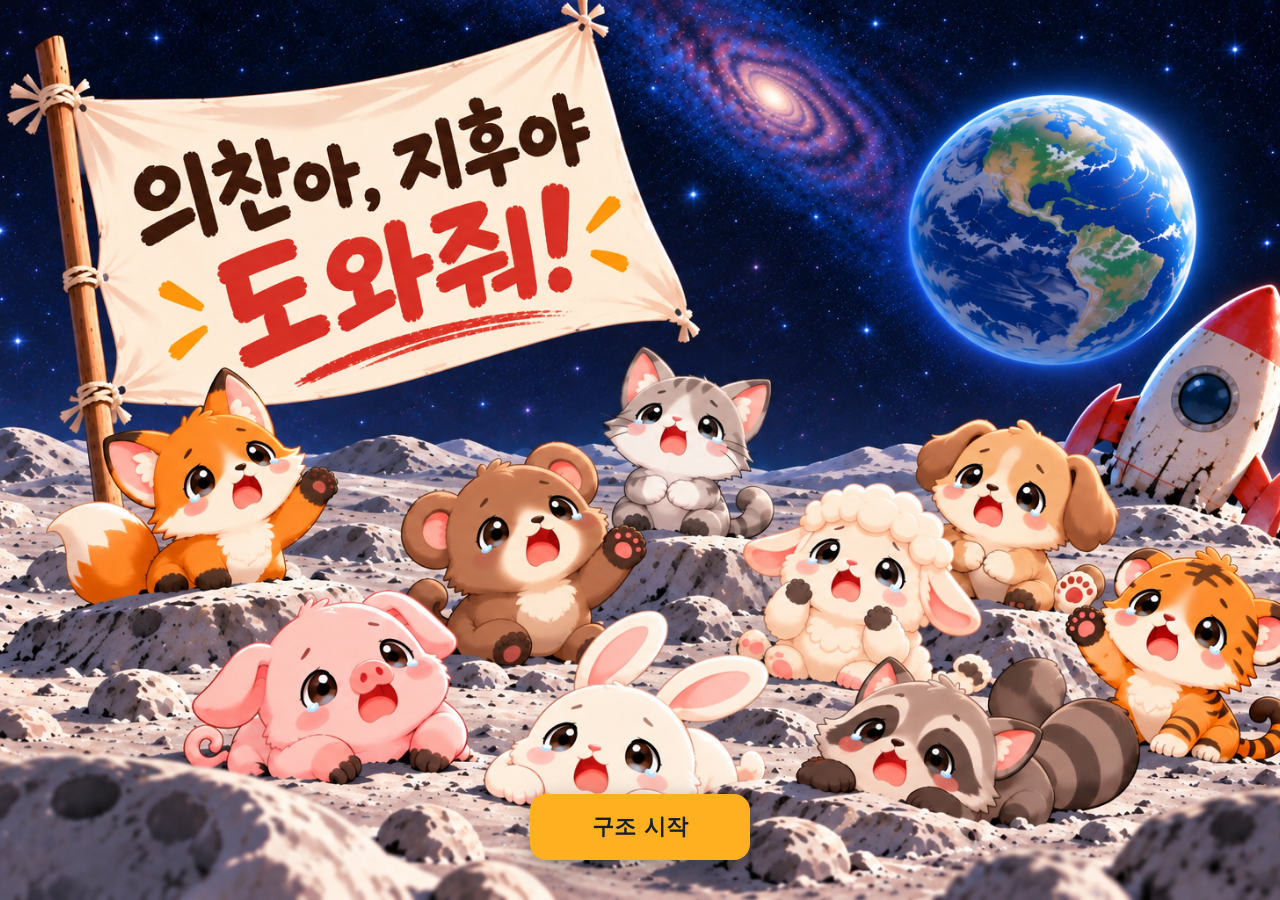
==== start.html @ 918f8906 "feat: start,success page" ====
<!doctype html>
<html lang="ko">
	<head>
		<meta charset="utf-8" />
		<meta name="viewport" content="width=device-width,initial-scale=1" />
		<title>동물 구출 미니게임</title>
		<link rel="stylesheet" href="css/start.css" />
	</head>
	<body>
		<div class="start">
			<a class="start-btn" href="index.html">구조 시작</a>
		</div>
	</body>
</html>
---- css/start.css ----
* {
	box-sizing: border-box;
}

body {
	margin: 0;
	font-family:
		system-ui,
		-apple-system,
		'Noto Sans KR',
		sans-serif;
	background: #0b1220;
}

.start {
	position: relative;
	min-height: 100vh;
	min-height: 100dvh;
	overflow: hidden;
	background: #0b1220 url('../public/assets/background/help.png') center
		bottom / cover no-repeat;
}

.start-btn {
	position: absolute;
	left: 50%;
	bottom: 4.5%;
	z-index: 2;
	translate: -50% 0;
	display: inline-flex;
	align-items: center;
	justify-content: center;
	min-width: 220px;
	padding: 18px 36px;
	border-radius: 16px;
	background: #ffb020;
	color: #17202a;
	font-size: 22px;
	font-weight: 800;
	text-decoration: none;
	box-shadow: 0 8px 24px rgba(0, 0, 0, 0.35);
}

.start-btn:focus-visible {
	outline: 3px solid #fff;
	outline-offset: 3px;
}

@media (max-width: 700px) {
	.start-btn {
		min-width: 180px;
		padding: 14px 24px;
		font-size: 18px;
	}
}
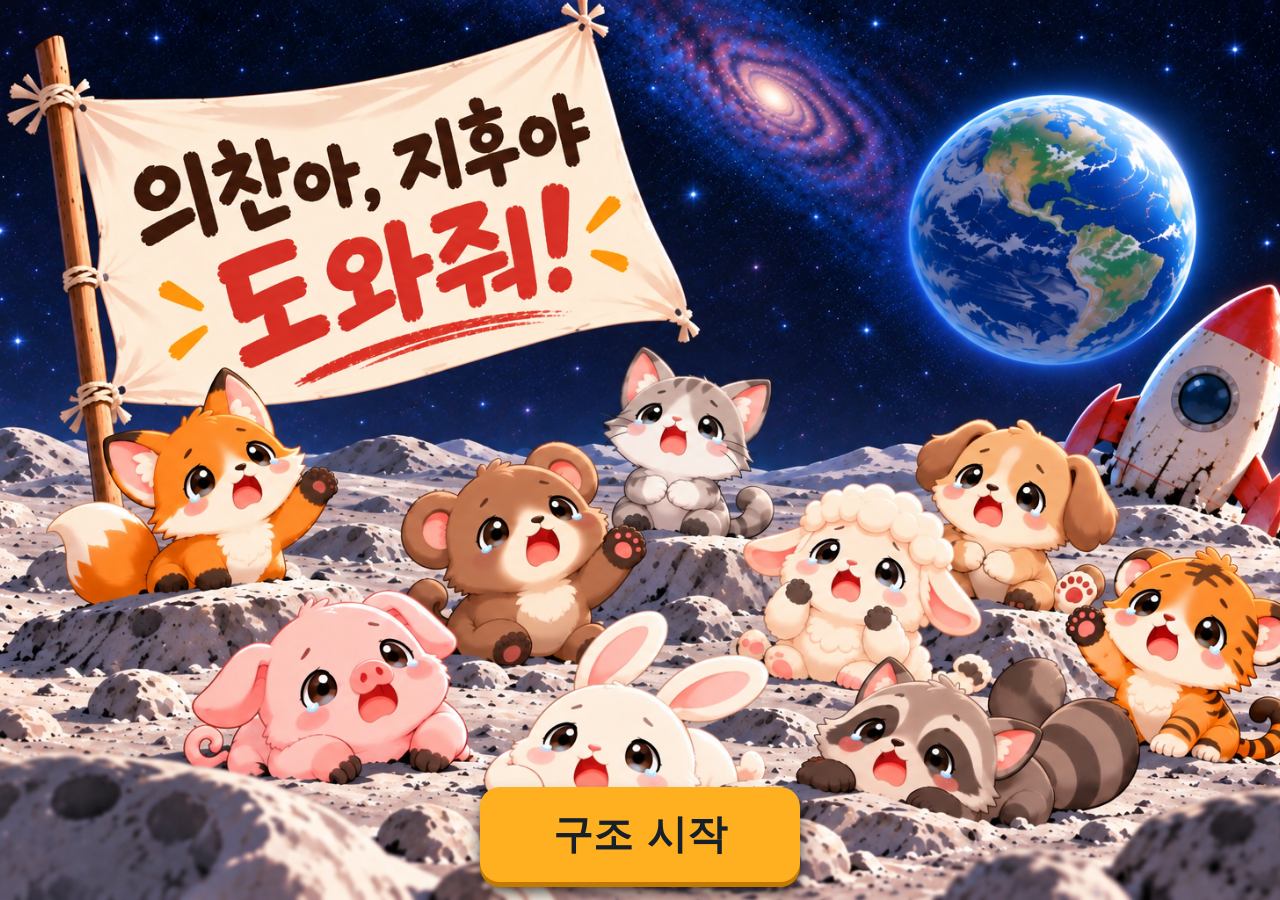
==== commit 278498b4: "style: enlarge the start button and add a drop shadow" ====
--- a/start.html
+++ b/start.html
@@ -10,5 +10,13 @@
 		<div class="start">
 			<a class="start-btn" href="index.html">구조 시작</a>
 		</div>
+		<script type="module">
+			const btn = document.querySelector('.start-btn');
+			document.addEventListener('keydown', (event) => {
+				if (event.key !== 'Enter' || event.repeat) return;
+				event.preventDefault();
+				btn.click();
+			});
+		</script>
 	</body>
 </html>
--- a/css/start.css
+++ b/css/start.css
@@ -24,21 +24,32 @@
 .start-btn {
 	position: absolute;
 	left: 50%;
-	bottom: 4.5%;
+	bottom: 2%;
 	z-index: 2;
 	translate: -50% 0;
 	display: inline-flex;
 	align-items: center;
 	justify-content: center;
-	min-width: 220px;
-	padding: 18px 36px;
-	border-radius: 16px;
+	min-width: 320px;
+	padding: 20px 30px;
+	border-radius: 20px;
 	background: #ffb020;
 	color: #17202a;
-	font-size: 22px;
+	font-size: 40px;
 	font-weight: 800;
 	text-decoration: none;
-	box-shadow: 0 8px 24px rgba(0, 0, 0, 0.35);
+	box-shadow:
+		0 5px 0 #c47a00,
+		0 9px 8px rgba(0, 0, 0, 0.28),
+		0 12px 18px rgba(0, 0, 0, 0.5);
+}
+
+.start-btn:active {
+	translate: -50% 4px;
+	box-shadow:
+		0 1px 0 #c47a00,
+		0 5px 6px rgba(0, 0, 0, 0.28),
+		0 7px 11px rgba(0, 0, 0, 0.45);
 }
 
 .start-btn:focus-visible {
@@ -48,8 +59,8 @@
 
 @media (max-width: 700px) {
 	.start-btn {
-		min-width: 180px;
-		padding: 14px 24px;
-		font-size: 18px;
+		min-width: 240px;
+		padding: 20px 36px;
+		font-size: 26px;
 	}
 }
